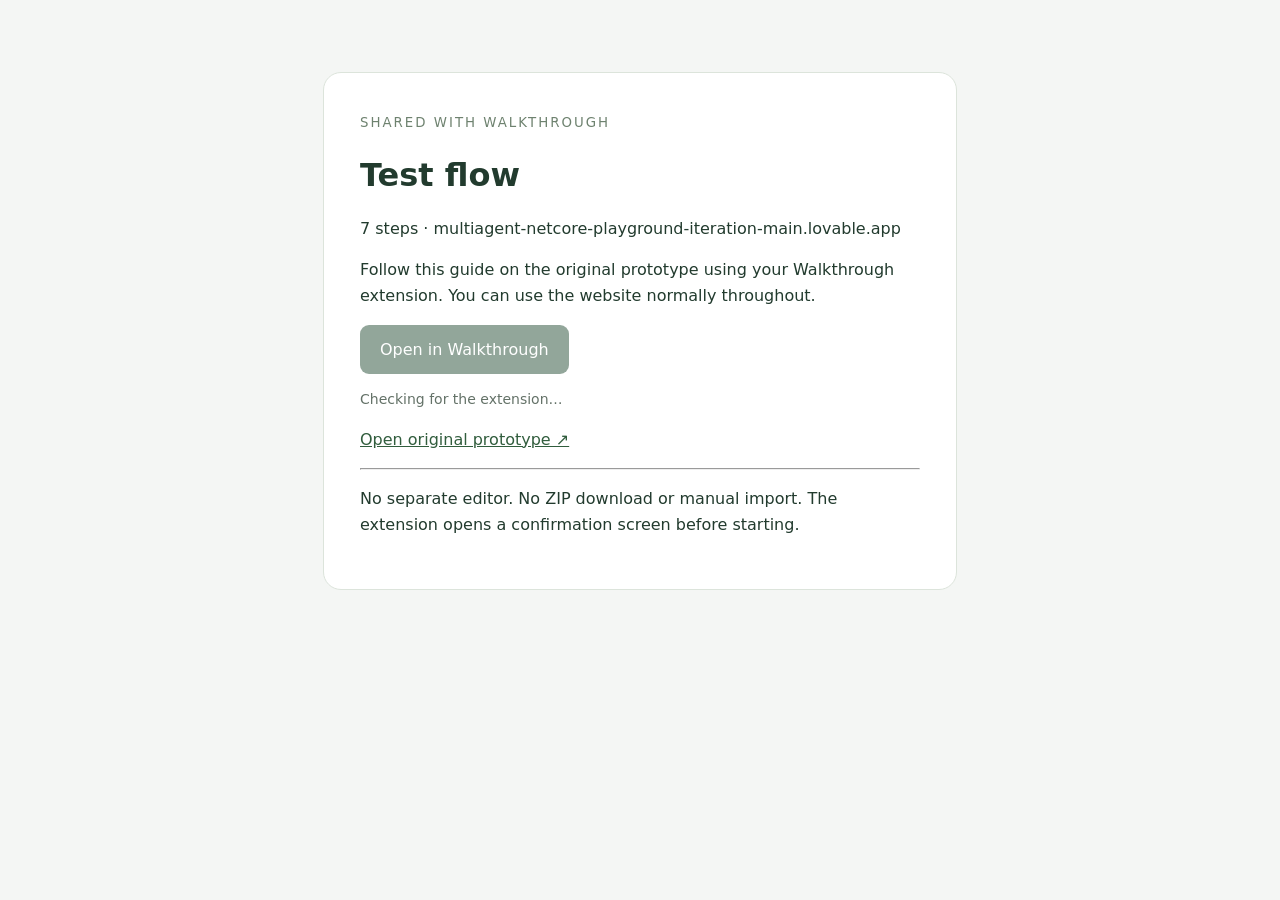
==== shared/index.html @ 282e054c "Share live Test flow through the existing Walkthrough extension" ====
<!doctype html><html lang="en"><head><meta charset="utf-8"><meta name="viewport" content="width=device-width, initial-scale=1"><title>Test flow · Shared Walkthrough</title><style>body{font:16px/1.6 system-ui;background:#f4f6f4;color:#223b2e;margin:0;padding:8vh 24px}main{max-width:560px;margin:auto;background:white;border:1px solid #dce4db;border-radius:18px;padding:36px}small{letter-spacing:2px;color:#6e826f}h1{font-size:32px;line-height:1.2}button{font:inherit;background:#284f38;color:white;border:0;border-radius:9px;padding:12px 20px;cursor:pointer}button:disabled{opacity:.5;cursor:default}a{color:#315d3d}#status{font-size:14px;color:#647268}</style></head><body><main><small>SHARED WITH WALKTHROUGH</small><h1 id="title">Loading flow…</h1><p id="summary"></p><p>Follow this guide on the original prototype using your Walkthrough extension. You can use the website normally throughout.</p><button id="open" disabled>Open in Walkthrough</button><p id="status" role="status">Checking for the extension…</p><p><a id="original" target="_blank" rel="noopener">Open original prototype ↗</a></p><hr><p>No separate editor. No ZIP download or manual import. The extension opens a confirmation screen before starting.</p></main><script src="share.js"></script></body></html>
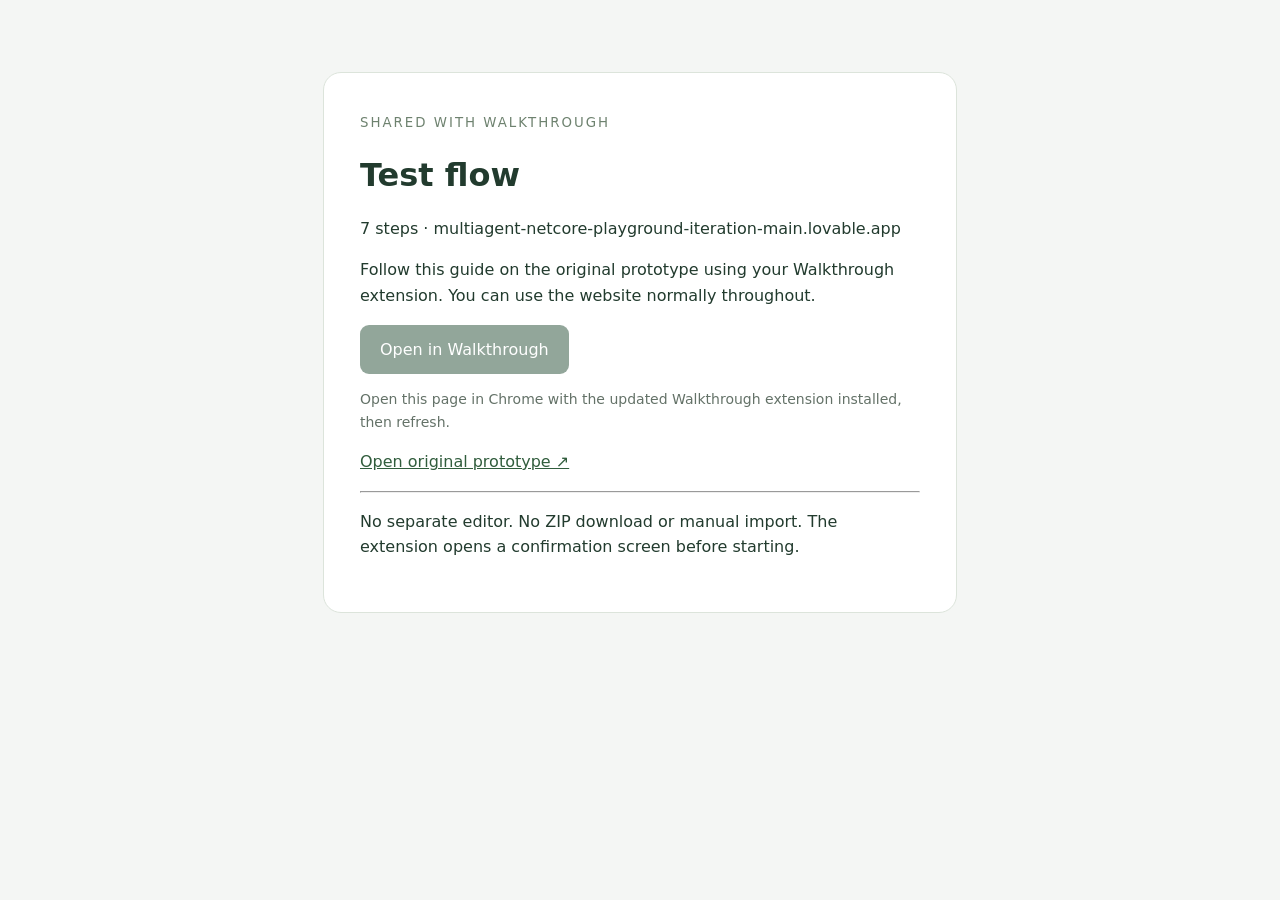
==== commit 63dec767: "Open self-contained shared flow links" ====
--- a/shared/index.html
+++ b/shared/index.html
@@ -1 +1 @@
-<!doctype html><html lang="en"><head><meta charset="utf-8"><meta name="viewport" content="width=device-width, initial-scale=1"><title>Test flow · Shared Walkthrough</title><style>body{font:16px/1.6 system-ui;background:#f4f6f4;color:#223b2e;margin:0;padding:8vh 24px}main{max-width:560px;margin:auto;background:white;border:1px solid #dce4db;border-radius:18px;padding:36px}small{letter-spacing:2px;color:#6e826f}h1{font-size:32px;line-height:1.2}button{font:inherit;background:#284f38;color:white;border:0;border-radius:9px;padding:12px 20px;cursor:pointer}button:disabled{opacity:.5;cursor:default}a{color:#315d3d}#status{font-size:14px;color:#647268}</style></head><body><main><small>SHARED WITH WALKTHROUGH</small><h1 id="title">Loading flow…</h1><p id="summary"></p><p>Follow this guide on the original prototype using your Walkthrough extension. You can use the website normally throughout.</p><button id="open" disabled>Open in Walkthrough</button><p id="status" role="status">Checking for the extension…</p><p><a id="original" target="_blank" rel="noopener">Open original prototype ↗</a></p><hr><p>No separate editor. No ZIP download or manual import. The extension opens a confirmation screen before starting.</p></main><script src="share.js"></script></body></html>
+<!doctype html><html lang="en"><head><meta charset="utf-8"><meta name="referrer" content="no-referrer"><meta name="viewport" content="width=device-width, initial-scale=1"><title>Shared Walkthrough</title><style>body{font:16px/1.6 system-ui;background:#f4f6f4;color:#223b2e;margin:0;padding:8vh 24px}main{max-width:560px;margin:auto;background:white;border:1px solid #dce4db;border-radius:18px;padding:36px}small{letter-spacing:2px;color:#6e826f}h1{font-size:32px;line-height:1.2}button{font:inherit;background:#284f38;color:white;border:0;border-radius:9px;padding:12px 20px;cursor:pointer}button:disabled{opacity:.5;cursor:default}a{color:#315d3d}#status{font-size:14px;color:#647268}</style></head><body><main><small>SHARED WITH WALKTHROUGH</small><h1 id="title">Loading flow…</h1><p id="summary"></p><p>Follow this guide on the original prototype using your Walkthrough extension. You can use the website normally throughout.</p><button id="open" disabled>Open in Walkthrough</button><p id="status" role="status">Checking for the extension…</p><p><a id="original" target="_blank" rel="noopener">Open original prototype ↗</a></p><hr><p>No separate editor. No ZIP download or manual import. The extension opens a confirmation screen before starting.</p></main><script src="share.js"></script></body></html>
